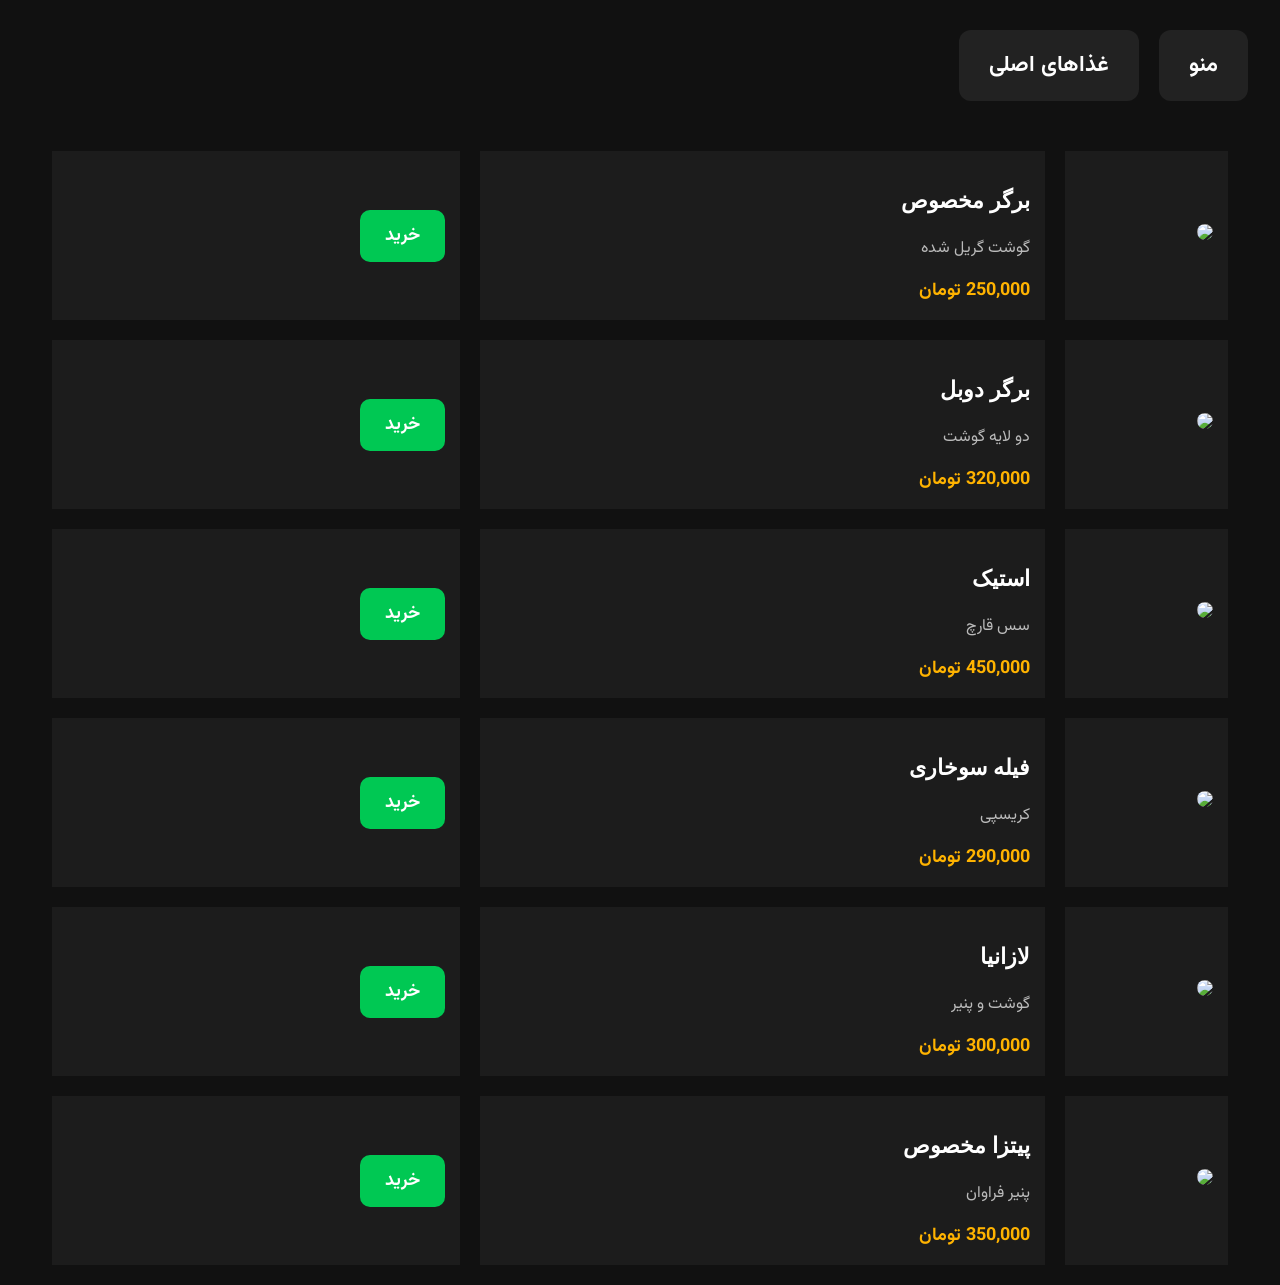
==== index.html @ bc25e982 "Update index.html" ====
<!DOCTYPE html>
<html lang="fa">
<head>
<meta charset="UTF-8">
<title>غذاهای اصلی</title>

<style>
@import url('https://fonts.googleapis.com/css2?family=Vazirmatn:wght@400;700&family=Sahel:wght@600;700&display=swap');

body{
    background:#111;
    font-family:'Vazirmatn', sans-serif;
    direction:rtl;
    margin:0;
    color:white;
    font-size:18px;
}

.container{width:95%;margin:auto;}

.top-menu{
    display:flex;
    gap:20px;
    margin:30px 0;
}

.menu-btn{
    background:#222;
    padding:18px 30px;
    border-radius:12px;
    color:white;
    text-decoration:none;
    font-size:22px;
    font-weight:700;
}

table{width:100%;border-spacing:20px;}
.item{background:#1c1c1c;border-radius:15px;}
.item td{padding:15px;}

.img img{width:120px;border-radius:12px;}

.food-name{
    font-family:'Sahel', sans-serif;
    font-size:22px;
    font-weight:700;
}

.food-desc{color:#bbb;font-size:16px;}
.price{color:#ffb300;font-weight:bold;}

.buy-btn{
    background:#00c853;
    color:white;
    padding:12px 25px;
    border-radius:10px;
    text-decoration:none;
    font-weight:bold;
}
</style>
</head>

<body>
<div class="container">

<div class="top-menu">
    <a class="menu-btn" href="index.html">منو</a>
    <a class="menu-btn" href="page2.html">غذاهای اصلی</a>
</div>

<table>

<tr class="item">
<td class="img"><img src="images/burger.jpg"></td>
<td><h3 class="food-name">برگر مخصوص</h3><p class="food-desc">گوشت گریل شده</p><span class="price">250,000 تومان</span></td>
<td><a class="buy-btn" href="https://snappfood.ir">خرید</a></td>
</tr>

<tr class="item">
<td class="img"><img src="images/double-burger.jpg"></td>
<td><h3 class="food-name">برگر دوبل</h3><p class="food-desc">دو لایه گوشت</p><span class="price">320,000 تومان</span></td>
<td><a class="buy-btn" href="https://snappfood.ir">خرید</a></td>
</tr>

<tr class="item">
<td class="img"><img src="images/steak.jpg"></td>
<td><h3 class="food-name">استیک</h3><p class="food-desc">سس قارچ</p><span class="price">450,000 تومان</span></td>
<td><a class="buy-btn" href="https://snappfood.ir">خرید</a></td>
</tr>

<tr class="item">
<td class="img"><img src="images/fried-chicken.jpg"></td>
<td><h3 class="food-name">فیله سوخاری</h3><p class="food-desc">کریسپی</p><span class="price">290,000 تومان</span></td>
<td><a class="buy-btn" href="https://snappfood.ir">خرید</a></td>
</tr>

<tr class="item">
<td class="img"><img src="images/lasagna.jpg"></td>
<td><h3 class="food-name">لازانیا</h3><p class="food-desc">گوشت و پنیر</p><span class="price">300,000 تومان</span></td>
<td><a class="buy-btn" href="https://snappfood.ir">خرید</a></td>
</tr>

<tr class="item">
<td class="img"><img src="images/special-pizza.jpg"></td>
<td><h3 class="food-name">پیتزا مخصوص</h3><p class="food-desc">پنیر فراوان</p><span class="price">350,000 تومان</span></td>
<td><a class="buy-btn" href="https://snappfood.ir">خرید</a></td>
</tr>

</table>

</div>
</body>
</html>
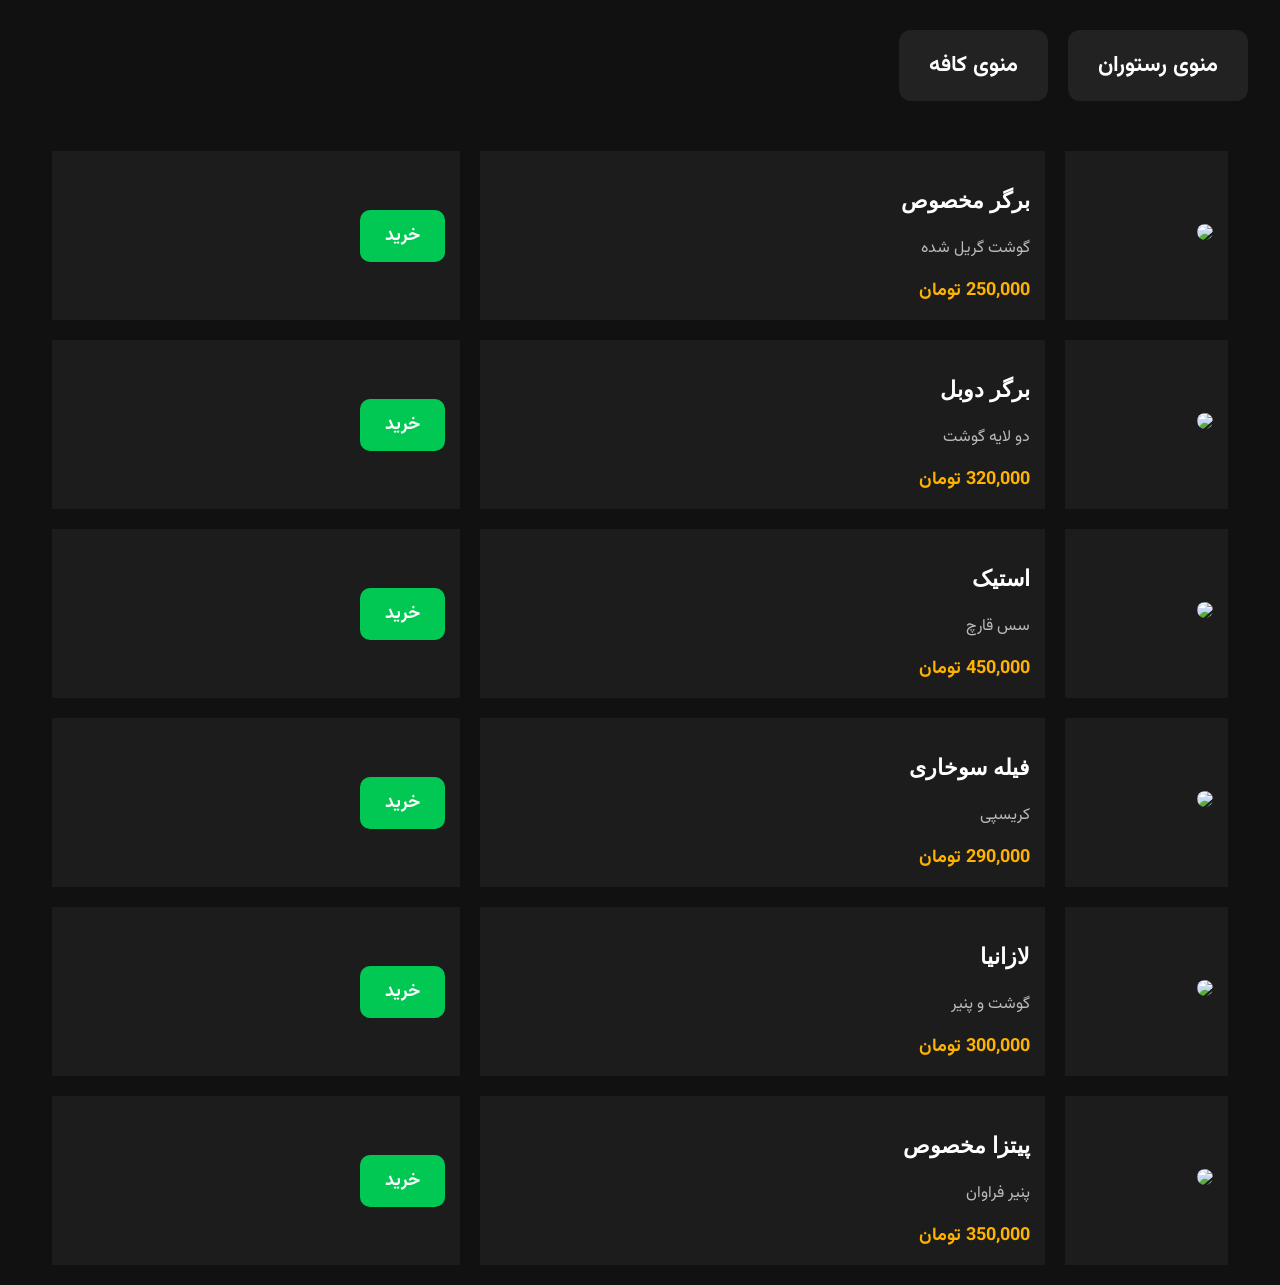
==== commit 2835d897: "Update index.html" ====
--- a/index.html
+++ b/index.html
@@ -2,7 +2,7 @@
 <html lang="fa">
 <head>
 <meta charset="UTF-8">
-<title>غذاهای اصلی</title>
+<title> منوی رستوران</title>
 
 <style>
 @import url('https://fonts.googleapis.com/css2?family=Vazirmatn:wght@400;700&family=Sahel:wght@600;700&display=swap');
@@ -64,8 +64,8 @@
 <div class="container">
 
 <div class="top-menu">
-    <a class="menu-btn" href="index.html">منو</a>
-    <a class="menu-btn" href="page2.html">غذاهای اصلی</a>
+    <a class="menu-btn" href="index.html">منوی رستوران</a>
+    <a class="menu-btn" href="page2.html">منوی کافه</a>
 </div>
 
 <table>
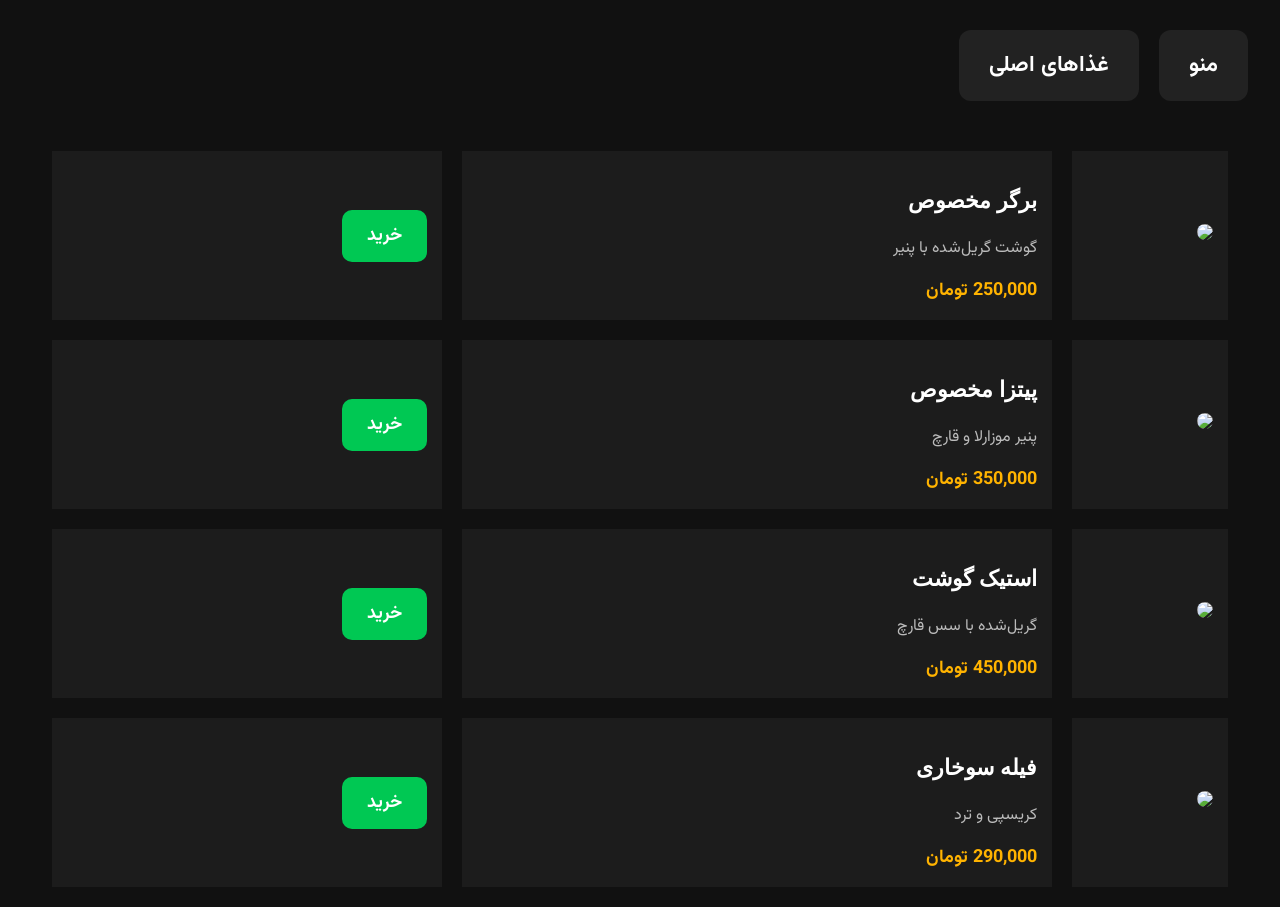
==== commit cf6d7c31: "Update index.html" ====
--- a/index.html
+++ b/index.html
@@ -2,7 +2,7 @@
 <html lang="fa">
 <head>
 <meta charset="UTF-8">
-<title> منوی رستوران</title>
+<title>غذاهای اصلی</title>
 
 <style>
 @import url('https://fonts.googleapis.com/css2?family=Vazirmatn:wght@400;700&family=Sahel:wght@600;700&display=swap');
@@ -36,7 +36,7 @@
 
 table{width:100%;border-spacing:20px;}
 .item{background:#1c1c1c;border-radius:15px;}
-.item td{padding:15px;}
+.item td{padding:15px;vertical-align:middle;}
 
 .img img{width:120px;border-radius:12px;}
 
@@ -64,45 +64,57 @@
 <div class="container">
 
 <div class="top-menu">
-    <a class="menu-btn" href="index.html">منوی رستوران</a>
-    <a class="menu-btn" href="page2.html">منوی کافه</a>
+    <a class="menu-btn" href="index.html">منو</a>
+    <a class="menu-btn" href="page2.html">غذاهای اصلی</a>
 </div>
 
 <table>
 
 <tr class="item">
-<td class="img"><img src="images/burger.jpg"></td>
-<td><h3 class="food-name">برگر مخصوص</h3><p class="food-desc">گوشت گریل شده</p><span class="price">250,000 تومان</span></td>
+<td class="img">
+<img src="https://images.unsplash.com/photo-1550547660-d9450f859349">
+</td>
+<td>
+<h3 class="food-name">برگر مخصوص</h3>
+<p class="food-desc">گوشت گریل‌شده با پنیر</p>
+<span class="price">250,000 تومان</span>
+</td>
 <td><a class="buy-btn" href="https://snappfood.ir">خرید</a></td>
 </tr>
 
 <tr class="item">
-<td class="img"><img src="images/double-burger.jpg"></td>
-<td><h3 class="food-name">برگر دوبل</h3><p class="food-desc">دو لایه گوشت</p><span class="price">320,000 تومان</span></td>
+<td class="img">
+<img src="https://images.unsplash.com/photo-1565299624946-b28f40a0ae38">
+</td>
+<td>
+<h3 class="food-name">پیتزا مخصوص</h3>
+<p class="food-desc">پنیر موزارلا و قارچ</p>
+<span class="price">350,000 تومان</span>
+</td>
 <td><a class="buy-btn" href="https://snappfood.ir">خرید</a></td>
 </tr>
 
 <tr class="item">
-<td class="img"><img src="images/steak.jpg"></td>
-<td><h3 class="food-name">استیک</h3><p class="food-desc">سس قارچ</p><span class="price">450,000 تومان</span></td>
+<td class="img">
+<img src="https://images.unsplash.com/photo-1544025162-d76694265947">
+</td>
+<td>
+<h3 class="food-name">استیک گوشت</h3>
+<p class="food-desc">گریل‌شده با سس قارچ</p>
+<span class="price">450,000 تومان</span>
+</td>
 <td><a class="buy-btn" href="https://snappfood.ir">خرید</a></td>
 </tr>
 
 <tr class="item">
-<td class="img"><img src="images/fried-chicken.jpg"></td>
-<td><h3 class="food-name">فیله سوخاری</h3><p class="food-desc">کریسپی</p><span class="price">290,000 تومان</span></td>
-<td><a class="buy-btn" href="https://snappfood.ir">خرید</a></td>
-</tr>
-
-<tr class="item">
-<td class="img"><img src="images/lasagna.jpg"></td>
-<td><h3 class="food-name">لازانیا</h3><p class="food-desc">گوشت و پنیر</p><span class="price">300,000 تومان</span></td>
-<td><a class="buy-btn" href="https://snappfood.ir">خرید</a></td>
-</tr>
-
-<tr class="item">
-<td class="img"><img src="images/special-pizza.jpg"></td>
-<td><h3 class="food-name">پیتزا مخصوص</h3><p class="food-desc">پنیر فراوان</p><span class="price">350,000 تومان</span></td>
+<td class="img">
+<img src="https://images.unsplash.com/photo-1604908177225-6c1e14b7c73a">
+</td>
+<td>
+<h3 class="food-name">فیله سوخاری</h3>
+<p class="food-desc">کریسپی و ترد</p>
+<span class="price">290,000 تومان</span>
+</td>
 <td><a class="buy-btn" href="https://snappfood.ir">خرید</a></td>
 </tr>
 
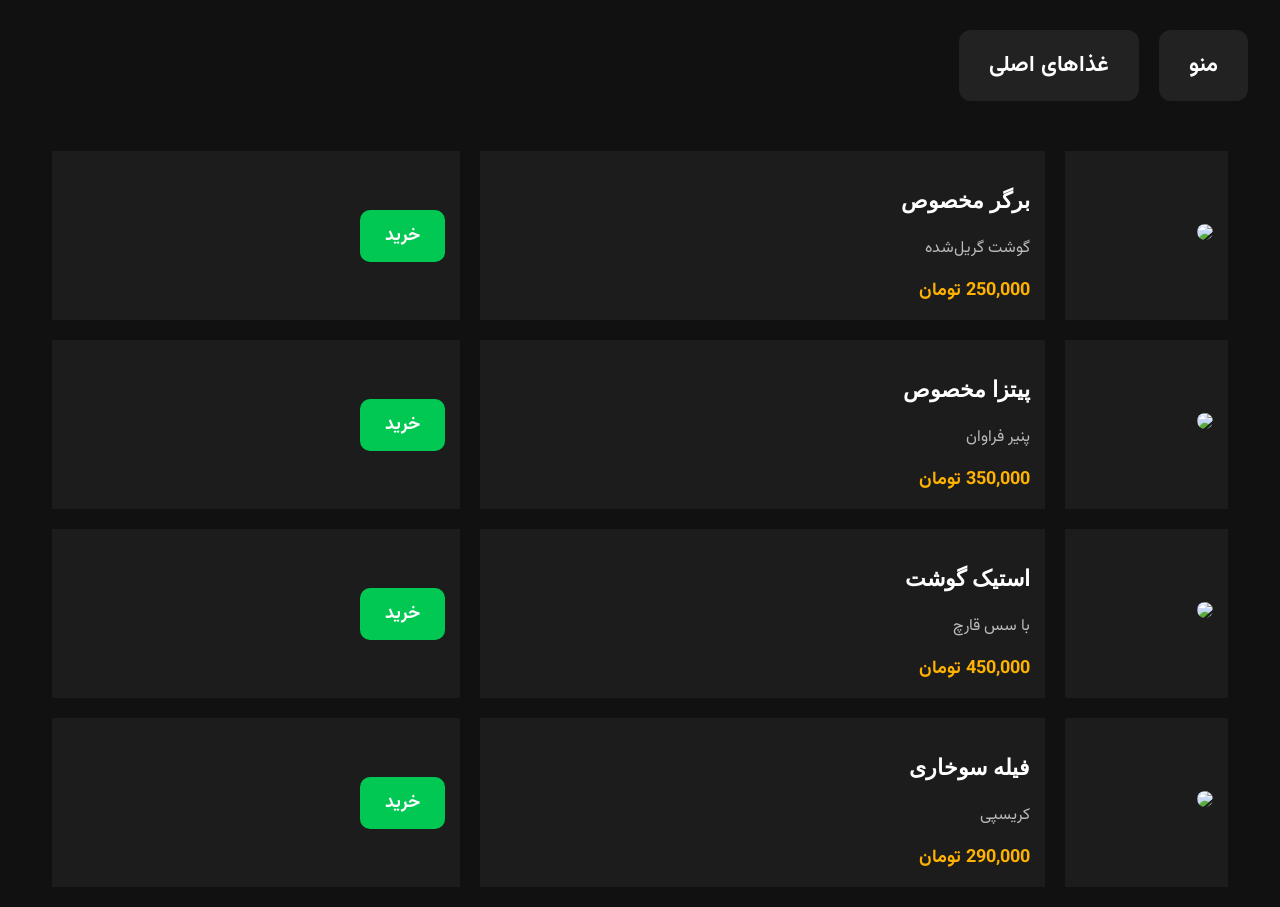
==== commit e6e02a2e: "Update index.html" ====
--- a/index.html
+++ b/index.html
@@ -72,11 +72,11 @@
 
 <tr class="item">
 <td class="img">
-<img src="https://images.unsplash.com/photo-1550547660-d9450f859349">
+<img src="https://static.cdn.aparat.com/avt/23067119-6576__300x300.jpeg">
 </td>
 <td>
 <h3 class="food-name">برگر مخصوص</h3>
-<p class="food-desc">گوشت گریل‌شده با پنیر</p>
+<p class="food-desc">گوشت گریل‌شده</p>
 <span class="price">250,000 تومان</span>
 </td>
 <td><a class="buy-btn" href="https://snappfood.ir">خرید</a></td>
@@ -84,11 +84,11 @@
 
 <tr class="item">
 <td class="img">
-<img src="https://images.unsplash.com/photo-1565299624946-b28f40a0ae38">
+<img src="https://static.cdn.aparat.com/avt/22840463-3813__300x300.jpeg">
 </td>
 <td>
 <h3 class="food-name">پیتزا مخصوص</h3>
-<p class="food-desc">پنیر موزارلا و قارچ</p>
+<p class="food-desc">پنیر فراوان</p>
 <span class="price">350,000 تومان</span>
 </td>
 <td><a class="buy-btn" href="https://snappfood.ir">خرید</a></td>
@@ -96,11 +96,11 @@
 
 <tr class="item">
 <td class="img">
-<img src="https://images.unsplash.com/photo-1544025162-d76694265947">
+<img src="https://static.cdn.aparat.com/avt/23541987-8421__300x300.jpeg">
 </td>
 <td>
 <h3 class="food-name">استیک گوشت</h3>
-<p class="food-desc">گریل‌شده با سس قارچ</p>
+<p class="food-desc">با سس قارچ</p>
 <span class="price">450,000 تومان</span>
 </td>
 <td><a class="buy-btn" href="https://snappfood.ir">خرید</a></td>
@@ -108,11 +108,11 @@
 
 <tr class="item">
 <td class="img">
-<img src="https://images.unsplash.com/photo-1604908177225-6c1e14b7c73a">
+<img src="https://static.cdn.aparat.com/avt/23218934-1265__300x300.jpeg">
 </td>
 <td>
 <h3 class="food-name">فیله سوخاری</h3>
-<p class="food-desc">کریسپی و ترد</p>
+<p class="food-desc">کریسپی</p>
 <span class="price">290,000 تومان</span>
 </td>
 <td><a class="buy-btn" href="https://snappfood.ir">خرید</a></td>
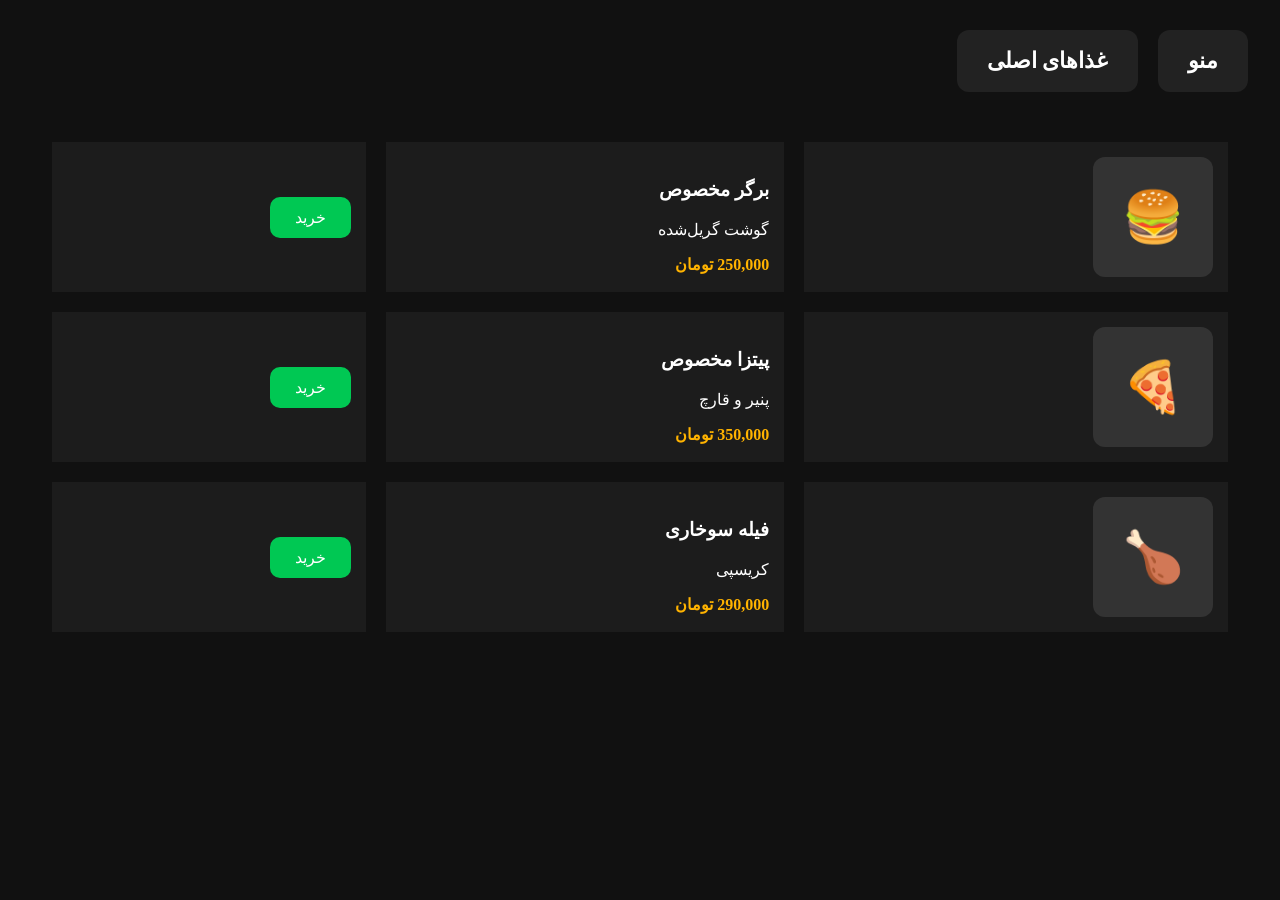
==== commit d9a5596e: "Update index.html" ====
--- a/index.html
+++ b/index.html
@@ -5,15 +5,12 @@
 <title>غذاهای اصلی</title>
 
 <style>
-@import url('https://fonts.googleapis.com/css2?family=Vazirmatn:wght@400;700&family=Sahel:wght@600;700&display=swap');
-
 body{
     background:#111;
-    font-family:'Vazirmatn', sans-serif;
+    font-family:tahoma;
     direction:rtl;
+    color:white;
     margin:0;
-    color:white;
-    font-size:18px;
 }
 
 .container{width:95%;margin:auto;}
@@ -31,22 +28,24 @@
     color:white;
     text-decoration:none;
     font-size:22px;
-    font-weight:700;
+    font-weight:bold;
 }
 
 table{width:100%;border-spacing:20px;}
 .item{background:#1c1c1c;border-radius:15px;}
-.item td{padding:15px;vertical-align:middle;}
+.item td{padding:15px;}
 
-.img img{width:120px;border-radius:12px;}
-
-.food-name{
-    font-family:'Sahel', sans-serif;
-    font-size:22px;
-    font-weight:700;
+.img{
+    width:120px;
+    height:120px;
+    background:#333;
+    border-radius:12px;
+    display:flex;
+    align-items:center;
+    justify-content:center;
+    font-size:50px;
 }
 
-.food-desc{color:#bbb;font-size:16px;}
 .price{color:#ffb300;font-weight:bold;}
 
 .buy-btn{
@@ -55,7 +54,6 @@
     padding:12px 25px;
     border-radius:10px;
     text-decoration:none;
-    font-weight:bold;
 }
 </style>
 </head>
@@ -71,48 +69,30 @@
 <table>
 
 <tr class="item">
-<td class="img">
-<img src="https://static.cdn.aparat.com/avt/23067119-6576__300x300.jpeg">
-</td>
+<td><div class="img">🍔</div></td>
 <td>
-<h3 class="food-name">برگر مخصوص</h3>
-<p class="food-desc">گوشت گریل‌شده</p>
+<h3>برگر مخصوص</h3>
+<p>گوشت گریل‌شده</p>
 <span class="price">250,000 تومان</span>
 </td>
 <td><a class="buy-btn" href="https://snappfood.ir">خرید</a></td>
 </tr>
 
 <tr class="item">
-<td class="img">
-<img src="https://static.cdn.aparat.com/avt/22840463-3813__300x300.jpeg">
-</td>
+<td><div class="img">🍕</div></td>
 <td>
-<h3 class="food-name">پیتزا مخصوص</h3>
-<p class="food-desc">پنیر فراوان</p>
+<h3>پیتزا مخصوص</h3>
+<p>پنیر و قارچ</p>
 <span class="price">350,000 تومان</span>
 </td>
 <td><a class="buy-btn" href="https://snappfood.ir">خرید</a></td>
 </tr>
 
 <tr class="item">
-<td class="img">
-<img src="https://static.cdn.aparat.com/avt/23541987-8421__300x300.jpeg">
-</td>
+<td><div class="img">🍗</div></td>
 <td>
-<h3 class="food-name">استیک گوشت</h3>
-<p class="food-desc">با سس قارچ</p>
-<span class="price">450,000 تومان</span>
-</td>
-<td><a class="buy-btn" href="https://snappfood.ir">خرید</a></td>
-</tr>
-
-<tr class="item">
-<td class="img">
-<img src="https://static.cdn.aparat.com/avt/23218934-1265__300x300.jpeg">
-</td>
-<td>
-<h3 class="food-name">فیله سوخاری</h3>
-<p class="food-desc">کریسپی</p>
+<h3>فیله سوخاری</h3>
+<p>کریسپی</p>
 <span class="price">290,000 تومان</span>
 </td>
 <td><a class="buy-btn" href="https://snappfood.ir">خرید</a></td>
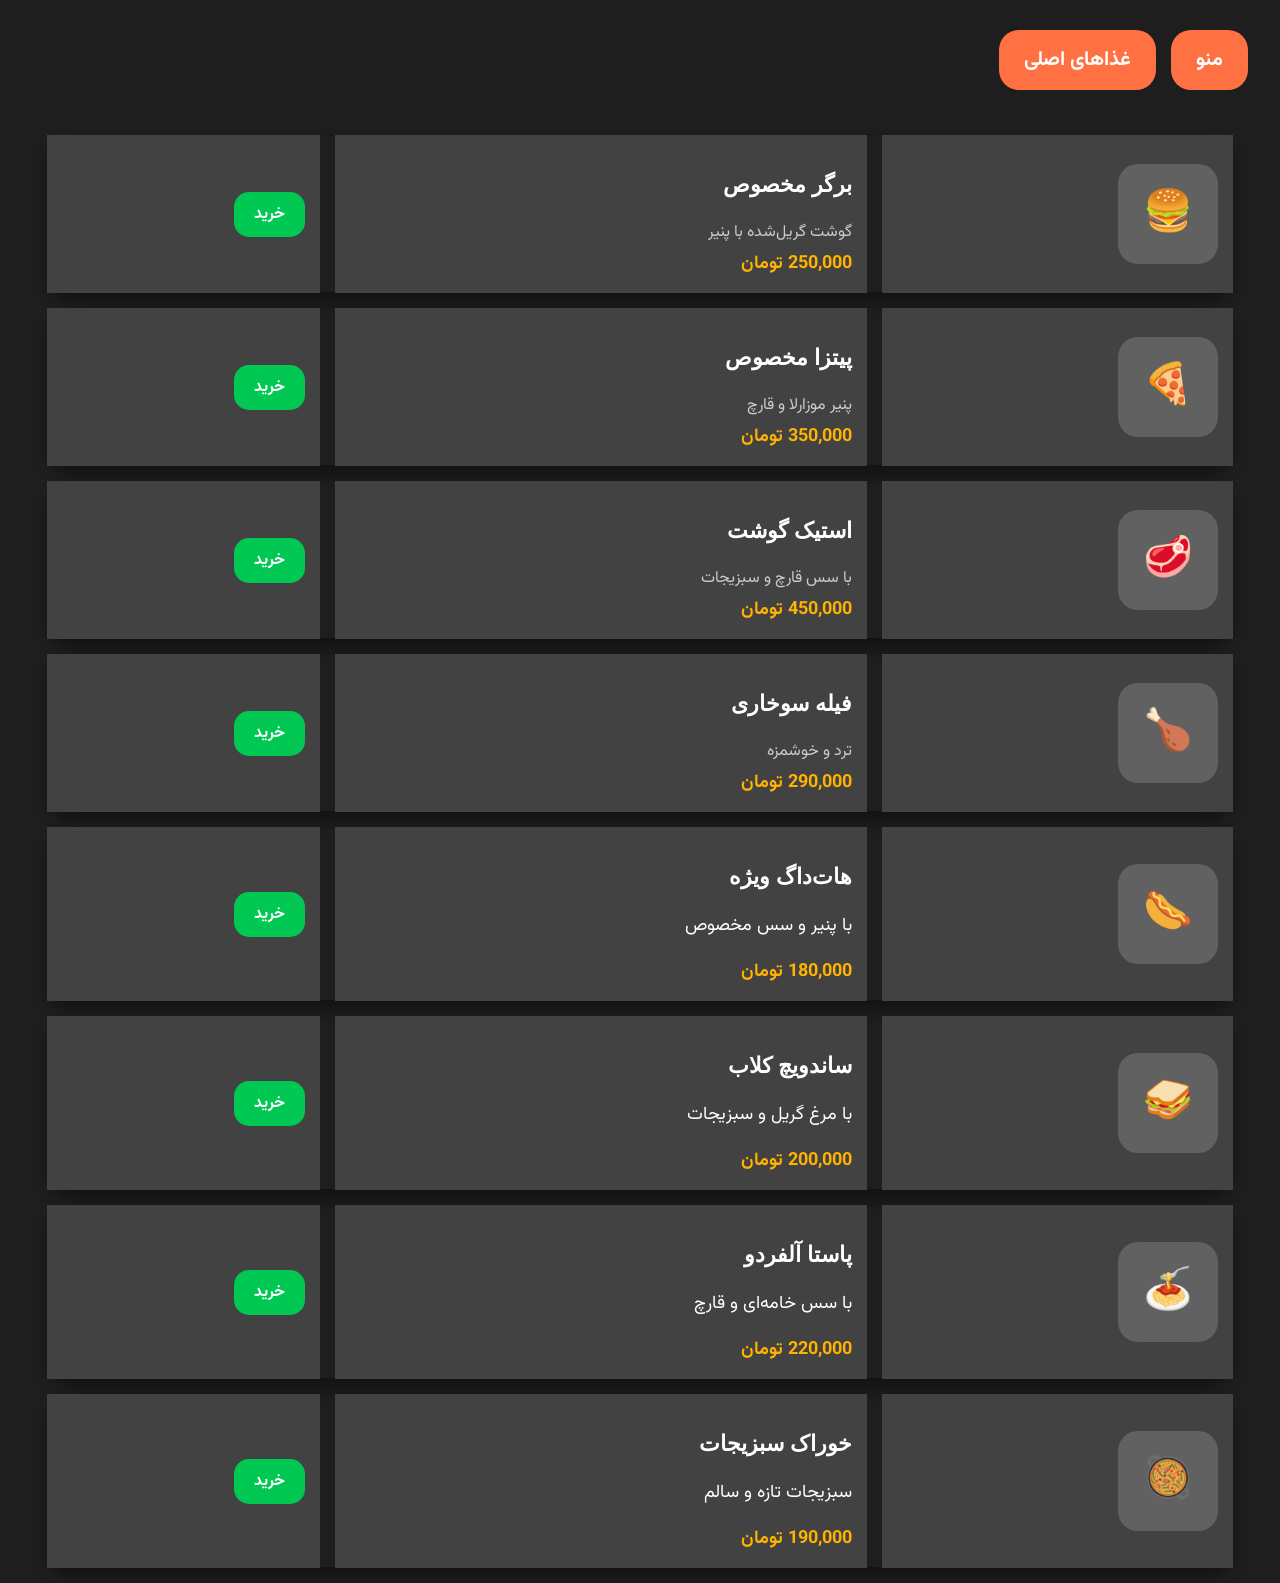
==== commit 7ae0908a: "Update index.html" ====
--- a/index.html
+++ b/index.html
@@ -2,58 +2,103 @@
 <html lang="fa">
 <head>
 <meta charset="UTF-8">
-<title>غذاهای اصلی</title>
+<title>غذاهای اصلی کارتونی</title>
+<link href="https://fonts.googleapis.com/css2?family=Vazirmatn:wght@400;700&family=Sahel:wght@600;700&display=swap" rel="stylesheet">
 
 <style>
 body{
-    background:#111;
-    font-family:tahoma;
+    background:#1e1e1e;
+    font-family:'Vazirmatn', sans-serif;
     direction:rtl;
     color:white;
     margin:0;
+    font-size:18px;
 }
 
 .container{width:95%;margin:auto;}
 
 .top-menu{
     display:flex;
-    gap:20px;
+    gap:15px;
     margin:30px 0;
 }
 
 .menu-btn{
-    background:#222;
-    padding:18px 30px;
-    border-radius:12px;
+    background:#ff7043;
+    padding:14px 25px;
+    border-radius:20px;
     color:white;
     text-decoration:none;
-    font-size:22px;
+    font-size:20px;
     font-weight:bold;
-}
-
-table{width:100%;border-spacing:20px;}
-.item{background:#1c1c1c;border-radius:15px;}
-.item td{padding:15px;}
+    transition:0.3s;
+}
+.menu-btn:hover{
+    background:#ff5722;
+}
+
+table{
+    width:100%;
+    border-collapse: separate;
+    border-spacing:15px;
+}
+
+.item{
+    background:#424242;
+    border-radius:25px;
+    box-shadow:0 8px 15px rgba(0,0,0,0.4);
+    transition: transform 0.2s;
+}
+.item:hover{
+    transform: translateY(-5px);
+}
+
+.item td{
+    padding:15px;
+    vertical-align:middle;
+}
 
 .img{
-    width:120px;
-    height:120px;
-    background:#333;
-    border-radius:12px;
+    width:100px;
+    height:100px;
+    background:#616161;
+    border-radius:20px;
     display:flex;
     align-items:center;
     justify-content:center;
-    font-size:50px;
-}
-
-.price{color:#ffb300;font-weight:bold;}
+    font-size:40px;
+}
+
+.food-name{
+    font-family:'Sahel', sans-serif;
+    font-size:22px;
+    font-weight:700;
+}
+
+.food-desc{
+    color:#ccc;
+    font-size:16px;
+    margin:5px 0;
+}
+
+.price{
+    color:#ffb300;
+    font-weight:bold;
+    font-size:18px;
+}
 
 .buy-btn{
     background:#00c853;
     color:white;
-    padding:12px 25px;
-    border-radius:10px;
+    padding:10px 20px;
+    border-radius:15px;
     text-decoration:none;
+    font-weight:bold;
+    font-size:16px;
+    transition:0.2s;
+}
+.buy-btn:hover{
+    background:#00e676;
 }
 </style>
 </head>
@@ -71,8 +116,8 @@
 <tr class="item">
 <td><div class="img">🍔</div></td>
 <td>
-<h3>برگر مخصوص</h3>
-<p>گوشت گریل‌شده</p>
+<h3 class="food-name">برگر مخصوص</h3>
+<p class="food-desc">گوشت گریل‌شده با پنیر</p>
 <span class="price">250,000 تومان</span>
 </td>
 <td><a class="buy-btn" href="https://snappfood.ir">خرید</a></td>
@@ -81,19 +126,69 @@
 <tr class="item">
 <td><div class="img">🍕</div></td>
 <td>
-<h3>پیتزا مخصوص</h3>
-<p>پنیر و قارچ</p>
+<h3 class="food-name">پیتزا مخصوص</h3>
+<p class="food-desc">پنیر موزارلا و قارچ</p>
 <span class="price">350,000 تومان</span>
 </td>
 <td><a class="buy-btn" href="https://snappfood.ir">خرید</a></td>
 </tr>
 
 <tr class="item">
+<td><div class="img">🥩</div></td>
+<td>
+<h3 class="food-name">استیک گوشت</h3>
+<p class="food-desc">با سس قارچ و سبزیجات</p>
+<span class="price">450,000 تومان</span>
+</td>
+<td><a class="buy-btn" href="https://snappfood.ir">خرید</a></td>
+</tr>
+
+<tr class="item">
 <td><div class="img">🍗</div></td>
 <td>
-<h3>فیله سوخاری</h3>
-<p>کریسپی</p>
+<h3 class="food-name">فیله سوخاری</h3>
+<p class="food-desc">ترد و خوشمزه</p>
 <span class="price">290,000 تومان</span>
+</td>
+<td><a class="buy-btn" href="https://snappfood.ir">خرید</a></td>
+</tr>
+
+<tr class="item">
+<td><div class="img">🌭</div></td>
+<td>
+<h3 class="food-name">هات‌داگ ویژه</h3>
+<p>با پنیر و سس مخصوص</p>
+<span class="price">180,000 تومان</span>
+</td>
+<td><a class="buy-btn" href="https://snappfood.ir">خرید</a></td>
+</tr>
+
+<tr class="item">
+<td><div class="img">🥪</div></td>
+<td>
+<h3 class="food-name">ساندویچ کلاب</h3>
+<p>با مرغ گریل و سبزیجات</p>
+<span class="price">200,000 تومان</span>
+</td>
+<td><a class="buy-btn" href="https://snappfood.ir">خرید</a></td>
+</tr>
+
+<tr class="item">
+<td><div class="img">🍝</div></td>
+<td>
+<h3 class="food-name">پاستا آلفردو</h3>
+<p>با سس خامه‌ای و قارچ</p>
+<span class="price">220,000 تومان</span>
+</td>
+<td><a class="buy-btn" href="https://snappfood.ir">خرید</a></td>
+</tr>
+
+<tr class="item">
+<td><div class="img">🥘</div></td>
+<td>
+<h3 class="food-name">خوراک سبزیجات</h3>
+<p>سبزیجات تازه و سالم</p>
+<span class="price">190,000 تومان</span>
 </td>
 <td><a class="buy-btn" href="https://snappfood.ir">خرید</a></td>
 </tr>
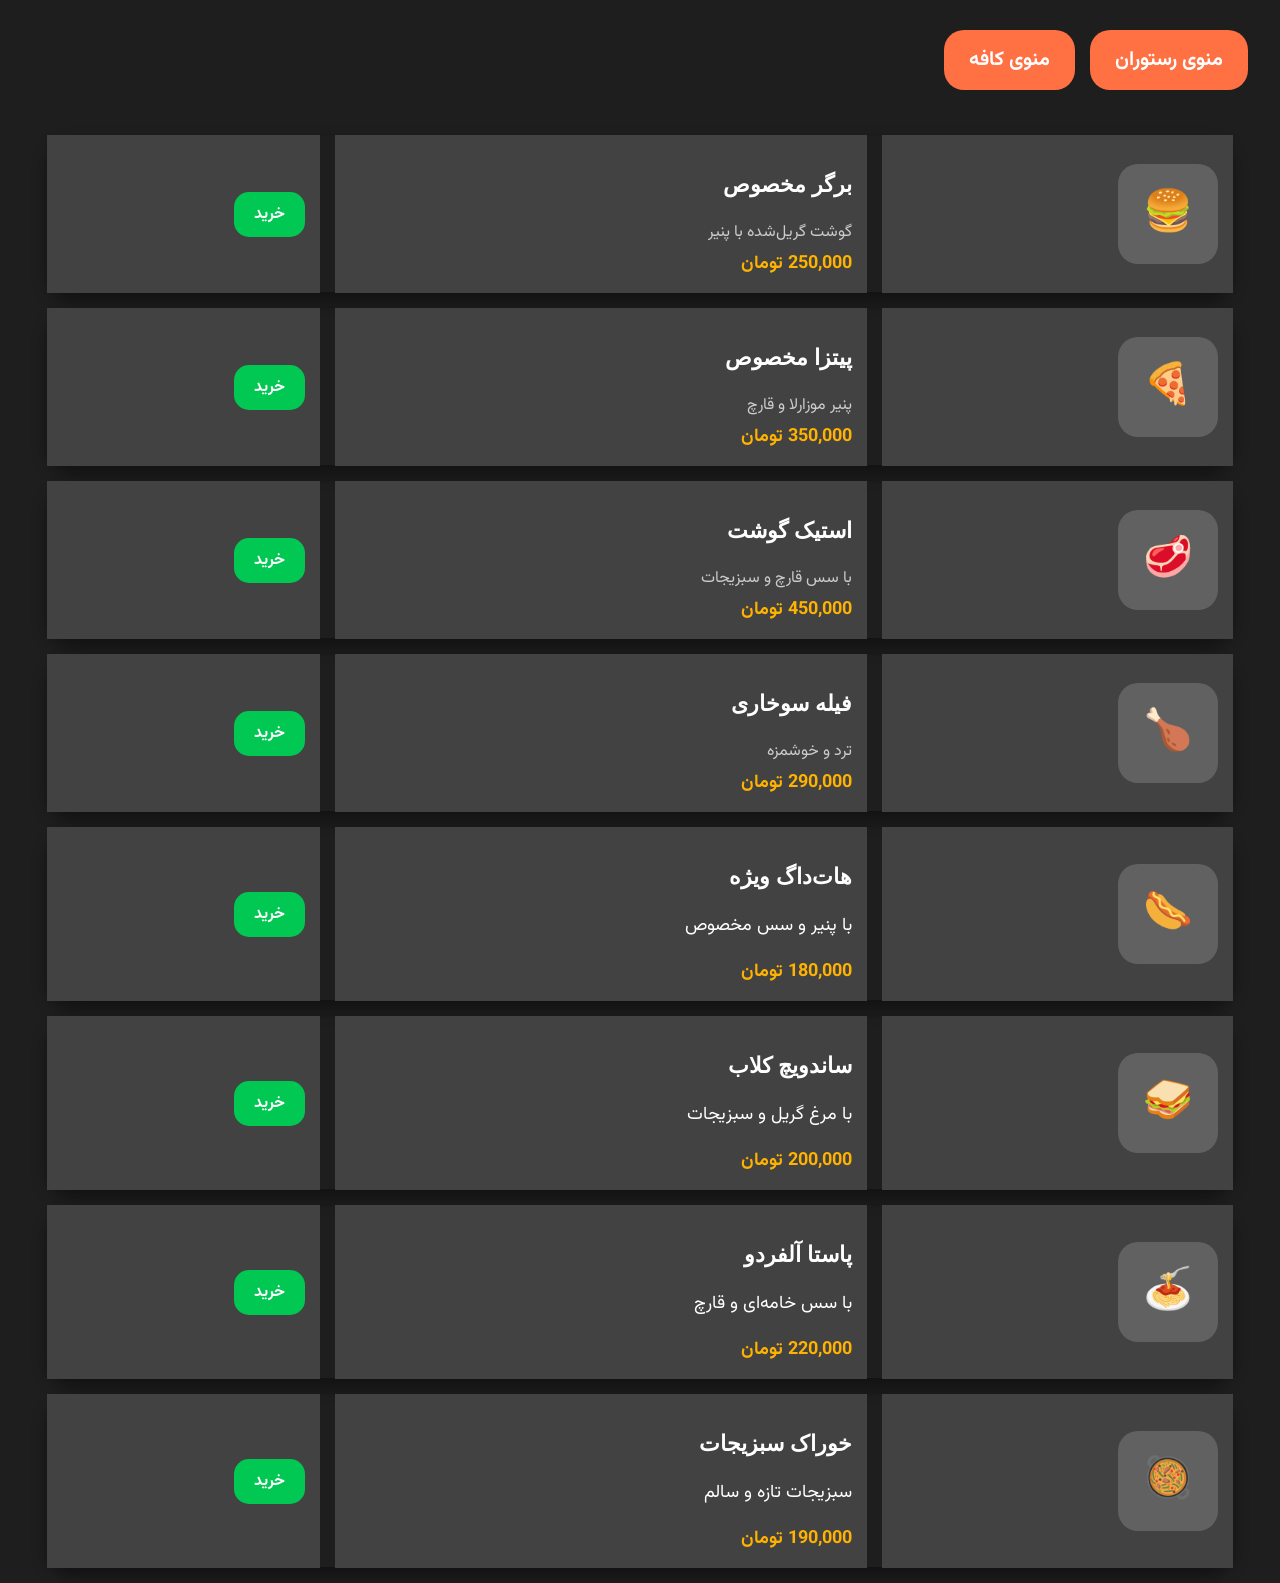
==== commit 83d5a019: "Update index.html" ====
--- a/index.html
+++ b/index.html
@@ -2,7 +2,7 @@
 <html lang="fa">
 <head>
 <meta charset="UTF-8">
-<title>غذاهای اصلی کارتونی</title>
+<title> منوی رستوران </title>
 <link href="https://fonts.googleapis.com/css2?family=Vazirmatn:wght@400;700&family=Sahel:wght@600;700&display=swap" rel="stylesheet">
 
 <style>
@@ -107,8 +107,8 @@
 <div class="container">
 
 <div class="top-menu">
-    <a class="menu-btn" href="index.html">منو</a>
-    <a class="menu-btn" href="page2.html">غذاهای اصلی</a>
+    <a class="menu-btn" href="index.html">منوی رستوران</a>
+    <a class="menu-btn" href="page2.html">منوی کافه</a>
 </div>
 
 <table>
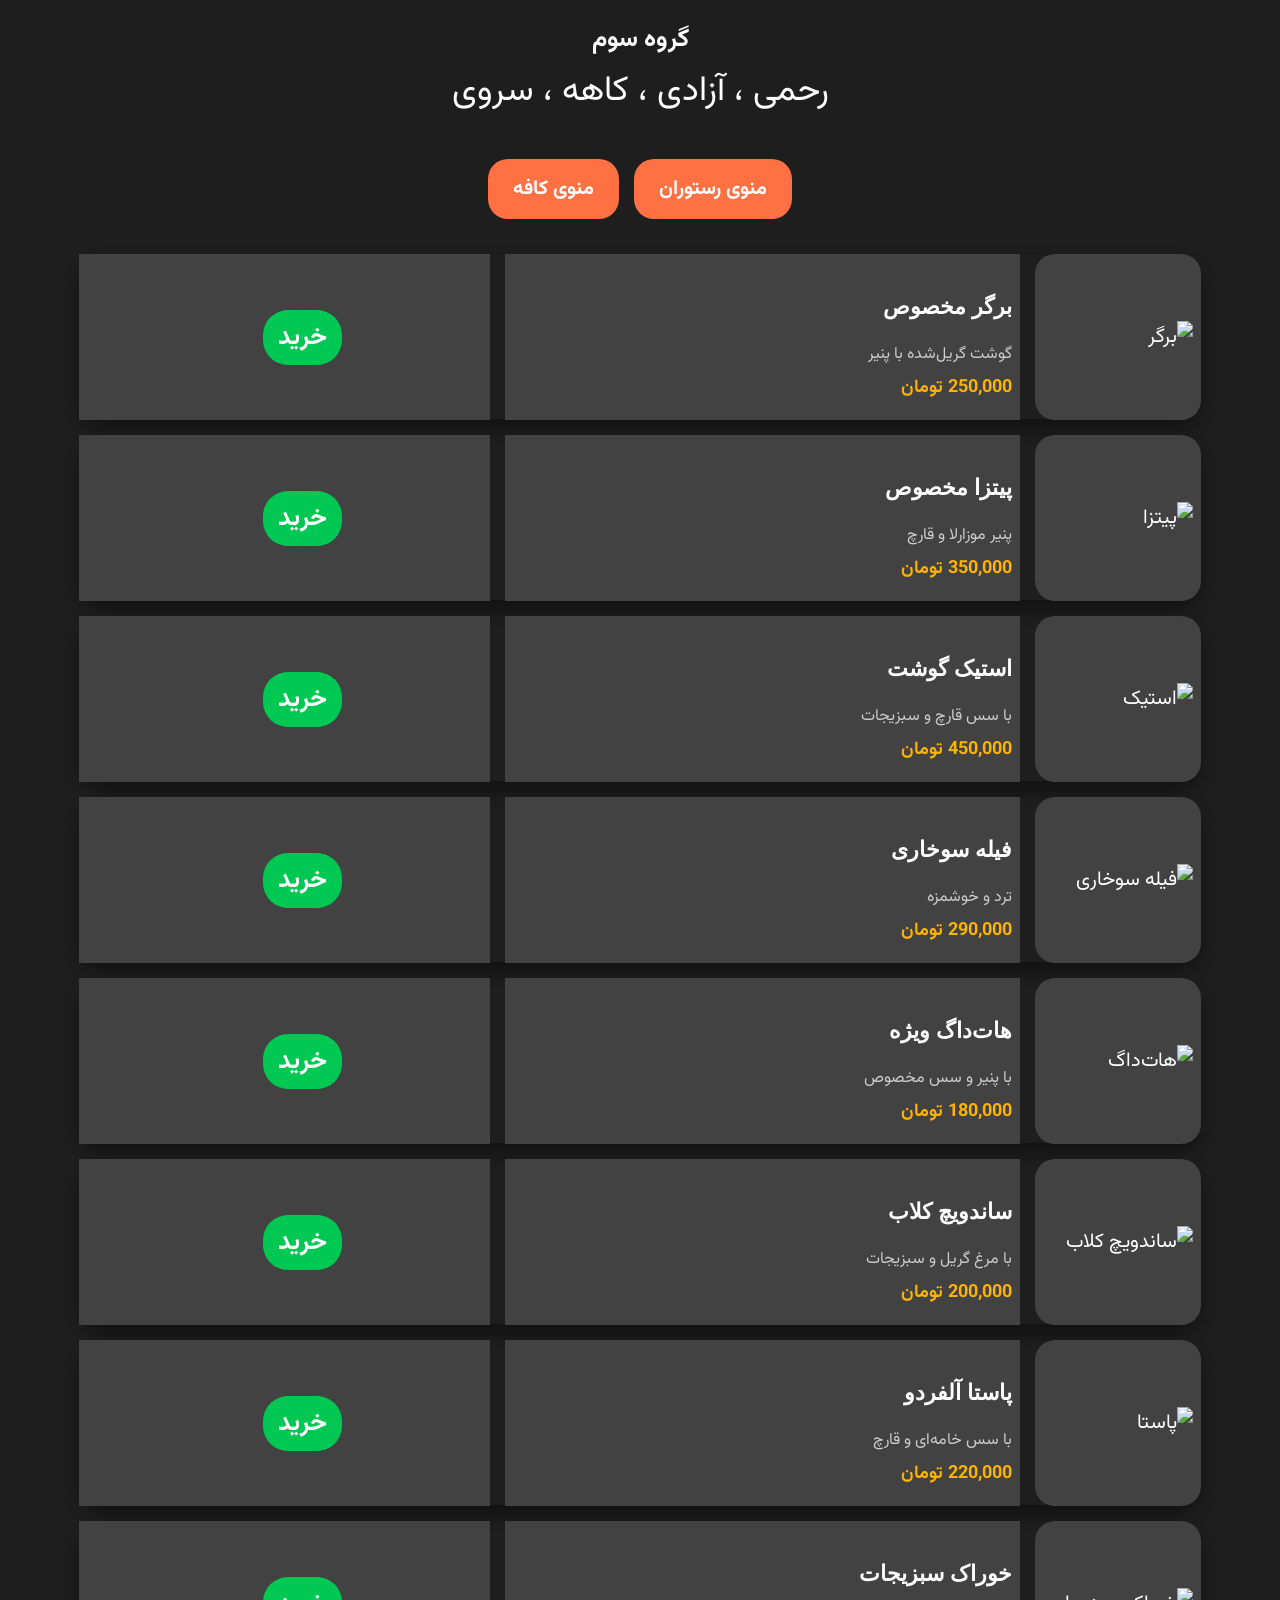
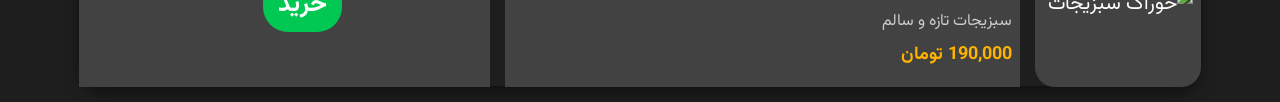
==== commit 3057d46a: "Update index.html" ====
--- a/index.html
+++ b/index.html
@@ -2,109 +2,18 @@
 <html lang="fa">
 <head>
 <meta charset="UTF-8">
-<title> منوی رستوران </title>
-<link href="https://fonts.googleapis.com/css2?family=Vazirmatn:wght@400;700&family=Sahel:wght@600;700&display=swap" rel="stylesheet">
-
-<style>
-body{
-    background:#1e1e1e;
-    font-family:'Vazirmatn', sans-serif;
-    direction:rtl;
-    color:white;
-    margin:0;
-    font-size:18px;
-}
-
-.container{width:95%;margin:auto;}
-
-.top-menu{
-    display:flex;
-    gap:15px;
-    margin:30px 0;
-}
-
-.menu-btn{
-    background:#ff7043;
-    padding:14px 25px;
-    border-radius:20px;
-    color:white;
-    text-decoration:none;
-    font-size:20px;
-    font-weight:bold;
-    transition:0.3s;
-}
-.menu-btn:hover{
-    background:#ff5722;
-}
-
-table{
-    width:100%;
-    border-collapse: separate;
-    border-spacing:15px;
-}
-
-.item{
-    background:#424242;
-    border-radius:25px;
-    box-shadow:0 8px 15px rgba(0,0,0,0.4);
-    transition: transform 0.2s;
-}
-.item:hover{
-    transform: translateY(-5px);
-}
-
-.item td{
-    padding:15px;
-    vertical-align:middle;
-}
-
-.img{
-    width:100px;
-    height:100px;
-    background:#616161;
-    border-radius:20px;
-    display:flex;
-    align-items:center;
-    justify-content:center;
-    font-size:40px;
-}
-
-.food-name{
-    font-family:'Sahel', sans-serif;
-    font-size:22px;
-    font-weight:700;
-}
-
-.food-desc{
-    color:#ccc;
-    font-size:16px;
-    margin:5px 0;
-}
-
-.price{
-    color:#ffb300;
-    font-weight:bold;
-    font-size:18px;
-}
-
-.buy-btn{
-    background:#00c853;
-    color:white;
-    padding:10px 20px;
-    border-radius:15px;
-    text-decoration:none;
-    font-weight:bold;
-    font-size:16px;
-    transition:0.2s;
-}
-.buy-btn:hover{
-    background:#00e676;
-}
-</style>
+<title>غذاهای اصلی</title>
+<link rel="stylesheet" href="all-view.css">
 </head>
 
 <body>
+
+    
 <div class="container">
+    <header class="group">
+        <h1>گروه سوم</h1>
+        <p>رحمی ، آزادی ، کاهه ، سروی</p>
+    </header>
 
 <div class="top-menu">
     <a class="menu-btn" href="index.html">منوی رستوران</a>
@@ -114,7 +23,7 @@
 <table>
 
 <tr class="item">
-<td><div class="img">🍔</div></td>
+<td class="img"><img src="image/burger.jpg" alt="برگر"></td>
 <td>
 <h3 class="food-name">برگر مخصوص</h3>
 <p class="food-desc">گوشت گریل‌شده با پنیر</p>
@@ -124,7 +33,7 @@
 </tr>
 
 <tr class="item">
-<td><div class="img">🍕</div></td>
+<td class="img"><img src="image/pizza.jpg" alt="پیتزا"></td>
 <td>
 <h3 class="food-name">پیتزا مخصوص</h3>
 <p class="food-desc">پنیر موزارلا و قارچ</p>
@@ -134,7 +43,7 @@
 </tr>
 
 <tr class="item">
-<td><div class="img">🥩</div></td>
+<td class="img"><img src="image/steak.jpg" alt="استیک"></td>
 <td>
 <h3 class="food-name">استیک گوشت</h3>
 <p class="food-desc">با سس قارچ و سبزیجات</p>
@@ -144,7 +53,7 @@
 </tr>
 
 <tr class="item">
-<td><div class="img">🍗</div></td>
+<td class="img"><img src="image/fillllee.jpg" alt="فیله سوخاری"></td>
 <td>
 <h3 class="food-name">فیله سوخاری</h3>
 <p class="food-desc">ترد و خوشمزه</p>
@@ -154,40 +63,40 @@
 </tr>
 
 <tr class="item">
-<td><div class="img">🌭</div></td>
+<td class="img"><img src="image/hot-dog.jpg" alt="هات‌داگ"></td>
 <td>
 <h3 class="food-name">هات‌داگ ویژه</h3>
-<p>با پنیر و سس مخصوص</p>
+<p class="food-desc">با پنیر و سس مخصوص</p>
 <span class="price">180,000 تومان</span>
 </td>
 <td><a class="buy-btn" href="https://snappfood.ir">خرید</a></td>
 </tr>
 
 <tr class="item">
-<td><div class="img">🥪</div></td>
+<td class="img"><img src="image/sanclub.jpg" alt="ساندویچ کلاب"></td>
 <td>
 <h3 class="food-name">ساندویچ کلاب</h3>
-<p>با مرغ گریل و سبزیجات</p>
+<p class="food-desc">با مرغ گریل و سبزیجات</p>
 <span class="price">200,000 تومان</span>
 </td>
 <td><a class="buy-btn" href="https://snappfood.ir">خرید</a></td>
 </tr>
 
 <tr class="item">
-<td><div class="img">🍝</div></td>
+<td class="img"><img src="image/pasta.jpg" alt="پاستا"></td>
 <td>
 <h3 class="food-name">پاستا آلفردو</h3>
-<p>با سس خامه‌ای و قارچ</p>
+<p class="food-desc">با سس خامه‌ای و قارچ</p>
 <span class="price">220,000 تومان</span>
 </td>
 <td><a class="buy-btn" href="https://snappfood.ir">خرید</a></td>
 </tr>
 
 <tr class="item">
-<td><div class="img">🥘</div></td>
+<td class="img"><img src="image/khorake-sabzija.jpg" alt="خوراک سبزیجات"></td>
 <td>
 <h3 class="food-name">خوراک سبزیجات</h3>
-<p>سبزیجات تازه و سالم</p>
+<p class="food-desc">سبزیجات تازه و سالم</p>
 <span class="price">190,000 تومان</span>
 </td>
 <td><a class="buy-btn" href="https://snappfood.ir">خرید</a></td>
--- a/all-view.css
+++ b/all-view.css
@@ -0,0 +1,145 @@
+/* فونت کل صفحه */
+@import url('https://fonts.googleapis.com/css2?family=Vazirmatn:wght@400;700&family=Sahel:wght@600;700&display=swap');
+
+body {
+    display: flex;
+    justify-content: center; /* وسط افقی */
+    align-items: center;     /* وسط عمودی */
+    min-height: 100vh;       /* ارتفاع کل صفحه */
+    background: #1e1e1e;
+    font-family: 'Vazirmatn', sans-serif;
+    direction: rtl;
+    color: white;
+    margin: 0;
+    font-size: 20px;
+}
+
+.group {
+    text-align: center;
+    color: white;
+    padding: 20px 0;
+    box-shadow: 0 4px 10px rgb(0, 0, 0,0.3s);
+}
+.group h1 {
+    margin: 0;
+    font-size: 25px;
+}
+.group p {
+    margin: 5px 0 0 0 ;
+    font-size: 35px;
+
+
+
+}
+
+.container {
+    width: 90%;
+    max-width: 1200px;
+}
+
+/* منو بالا */
+.top-menu {
+    display: flex;
+    justify-content: center; /* وسط منو */
+    gap: 15px;
+    margin: 20px 0;
+}
+
+.menu-btn {
+    background: #ff7043;
+    padding: 14px 25px;
+    border-radius: 20px;
+    color: white;
+    text-decoration: none;
+    font-size: 20px;
+    font-weight: bold;
+    transition: 0.3s;
+}
+.menu-btn:hover {
+    background: #ff5722;
+}
+
+/* عنوان بخش */
+.section h2 {
+    color: #ffa726;
+    font-size: 28px;
+    margin-bottom: 15px;
+    font-family: 'Sahel', sans-serif;
+    text-align: center;
+}
+
+/* جدول غذا */
+table {
+    width: 100%;
+    border-collapse: separate;
+    border-spacing: 15px;
+    margin: 0 auto; /* وسط جدول */
+}
+
+.item {
+    background: #424242;
+    border-radius: 25px;
+    box-shadow: 0 8px 15px rgba(0, 0, 0, 0.4);
+    transition: transform 0.2s;
+}
+.item:hover {
+    transform: translateY(-5px);
+}
+
+/* td اصلاح شده برای کاهش فاصله داخلی */
+.item td {
+    padding: 8px;
+    vertical-align: middle;
+}
+
+/* عکس‌ها */
+.img {
+    width: 150px; 
+    height: 150px;
+    border-radius: 20px;
+    overflow: hidden;
+}
+
+.img img {
+    width: 100%;
+    height: 100%;
+    object-fit: cover;
+}
+
+/* نام غذا */
+.food-name {
+    font-family: 'Sahel', sans-serif;
+    font-size: 22px;
+    font-weight: 700;
+}
+
+/* توضیحات */
+.food-desc {
+    color: #ccc;
+    font-size: 16px;
+    margin: 4px 0;
+}
+
+/* قیمت */
+.price {
+    color: #ffb300;
+    font-weight: bold;
+    font-size: 18px;
+}
+
+/* دکمه خرید */
+.buy-btn {
+    background: #00c853;
+    color: white;
+    padding: 8px 15px;
+    margin-right: 140px;
+    margin-left: -100px;
+    border-radius: 25px;
+    text-decoration: none;
+    font-weight: bold;
+    font-size: 25px;
+    transition: 0.2s;
+}
+.buy-btn:hover {
+    background: #00e676;
+}
